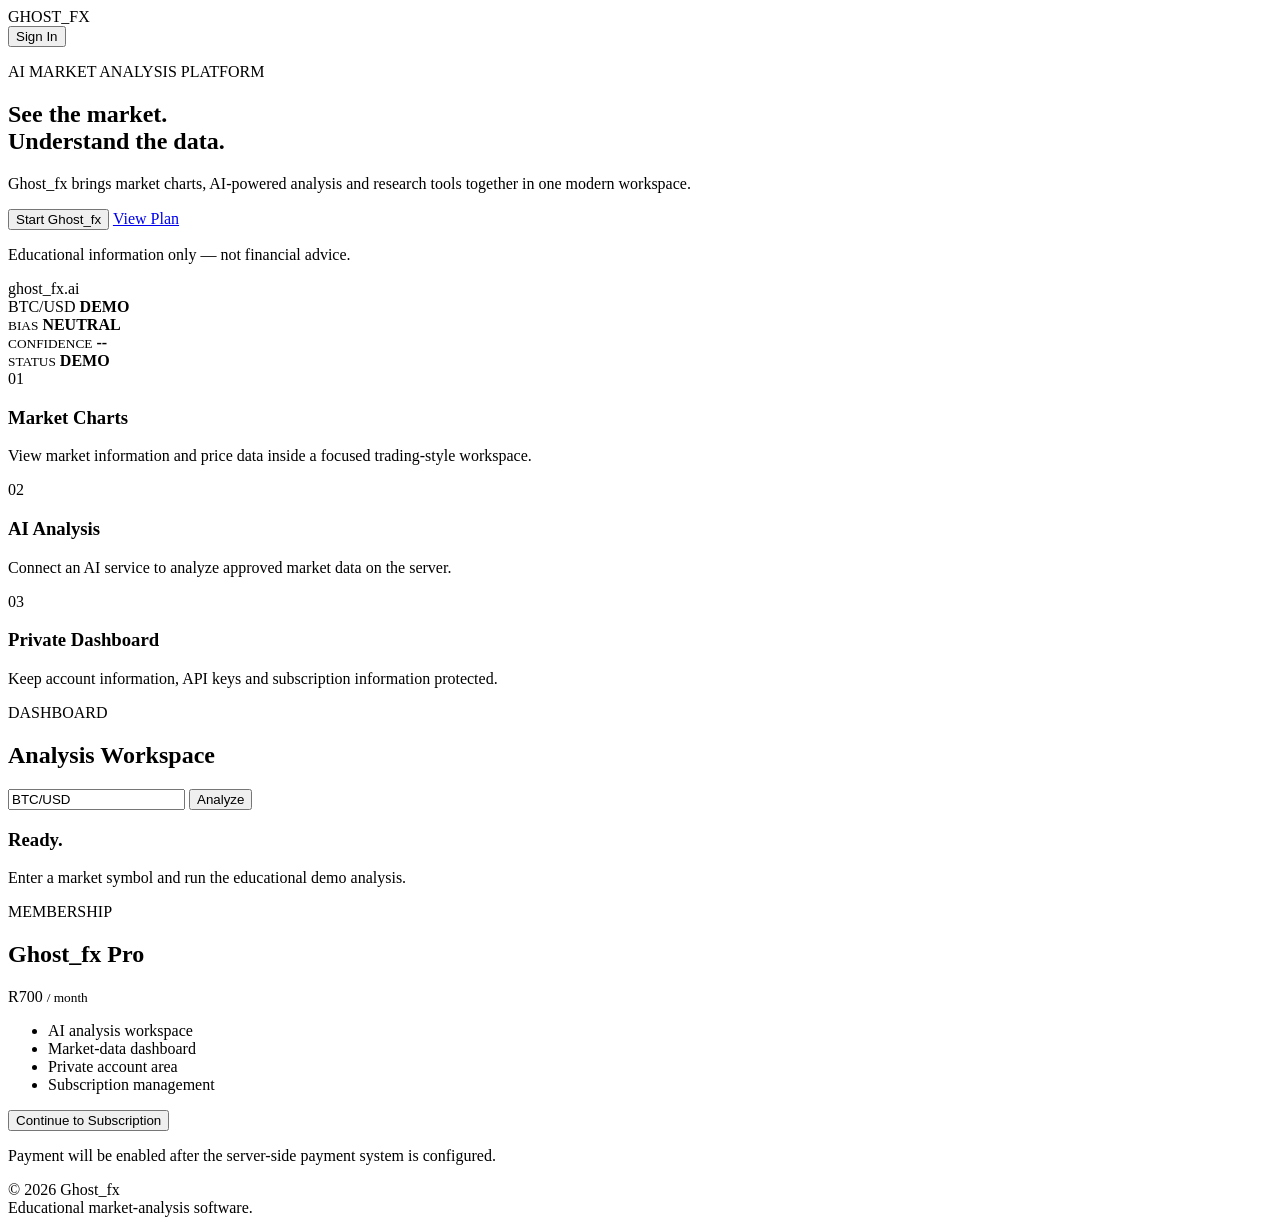
==== index.html @ d2568a1b "Add initial index.html for Ghost_fx platform Initial HTML structure for the Ghost_fx AI Market Analy" ====
<!DOCTYPE html>
<html lang="en">
<head>
  <meta charset="UTF-8">
  <meta name="viewport" content="width=device-width, initial-scale=1.0">

  <title>Ghost_fx — AI Market Analysis</title>

  <link rel="stylesheet" href="/style.css">
</head>

<body>

  <header class="navbar">

    <div class="logo">
      GHOST<span>_FX</span>
    </div>

    <button id="loginBtn" class="outline-btn">
      Sign In
    </button>

  </header>


  <main>

    <!-- HERO -->

    <section class="hero">

      <div class="hero-text">

        <p class="eyebrow">
          AI MARKET ANALYSIS PLATFORM
        </p>

        <h1>
          See the market.
          <br>
          <span>Understand the data.</span>
        </h1>

        <p class="description">
          Ghost_fx brings market charts, AI-powered analysis
          and research tools together in one modern workspace.
        </p>

        <div class="buttons">

          <button id="startBtn" class="primary-btn">
            Start Ghost_fx
          </button>

          <a href="#pricing" class="secondary-btn">
            View Plan
          </a>

        </div>

        <p class="disclaimer">
          Educational information only — not financial advice.
        </p>

      </div>


      <!-- DASHBOARD PREVIEW -->

      <div class="terminal">

        <div class="terminal-header">

          <div class="dots">
            <i></i>
            <i></i>
            <i></i>
          </div>

          <span>ghost_fx.ai</span>

        </div>


        <div class="terminal-content">

          <div class="market-title">

            <span>BTC/USD</span>

            <b>DEMO</b>

          </div>


          <div class="chart">

            <div style="height:40%"></div>
            <div style="height:55%"></div>
            <div style="height:35%"></div>
            <div style="height:65%"></div>
            <div style="height:50%"></div>
            <div style="height:72%"></div>
            <div style="height:60%"></div>
            <div style="height:82%"></div>
            <div style="height:68%"></div>
            <div style="height:90%"></div>

          </div>


          <div class="metrics">

            <div>
              <small>BIAS</small>
              <strong>NEUTRAL</strong>
            </div>

            <div>
              <small>CONFIDENCE</small>
              <strong>--</strong>
            </div>

            <div>
              <small>STATUS</small>
              <strong>DEMO</strong>
            </div>

          </div>

        </div>

      </div>

    </section>


    <!-- FEATURES -->

    <section class="features">

      <div class="feature">

        <span>01</span>

        <h3>
          Market Charts
        </h3>

        <p>
          View market information and price data
          inside a focused trading-style workspace.
        </p>

      </div>


      <div class="feature">

        <span>02</span>

        <h3>
          AI Analysis
        </h3>

        <p>
          Connect an AI service to analyze
          approved market data on the server.
        </p>

      </div>


      <div class="feature">

        <span>03</span>

        <h3>
          Private Dashboard
        </h3>

        <p>
          Keep account information, API keys
          and subscription information protected.
        </p>

      </div>

    </section>


    <!-- ANALYSIS DASHBOARD -->

    <section id="dashboard" class="dashboard">

      <p class="eyebrow">
        DASHBOARD
      </p>

      <h2>
        Analysis Workspace
      </h2>


      <div class="controls">

        <input
          id="symbol"
          type="text"
          value="BTC/USD"
          placeholder="Enter market symbol"
        >

        <button
          id="analyzeBtn"
          class="primary-btn"
        >
          Analyze
        </button>

      </div>


      <div id="analysis" class="analysis">

        <h3>
          Ready.
        </h3>

        <p>
          Enter a market symbol and run the
          educational demo analysis.
        </p>

      </div>

    </section>


    <!-- PRICING -->

    <section id="pricing" class="pricing">

      <p class="eyebrow">
        MEMBERSHIP
      </p>

      <h2>
        Ghost_fx Pro
      </h2>


      <div class="price">

        <span>R</span>700

        <small>
          / month
        </small>

      </div>


      <ul>

        <li>AI analysis workspace</li>

        <li>Market-data dashboard</li>

        <li>Private account area</li>

        <li>Subscription management</li>

      </ul>


      <button
        id="subscribeBtn"
        class="primary-btn"
      >
        Continue to Subscription
      </button>


      <p class="disclaimer">
        Payment will be enabled after the
        server-side payment system is configured.
      </p>

    </section>

  </main>


  <footer>

    © 2026 Ghost_fx

    <br>

    Educational market-analysis software.

  </footer>


  <script src="/app.js"></script>

</body>
</html>
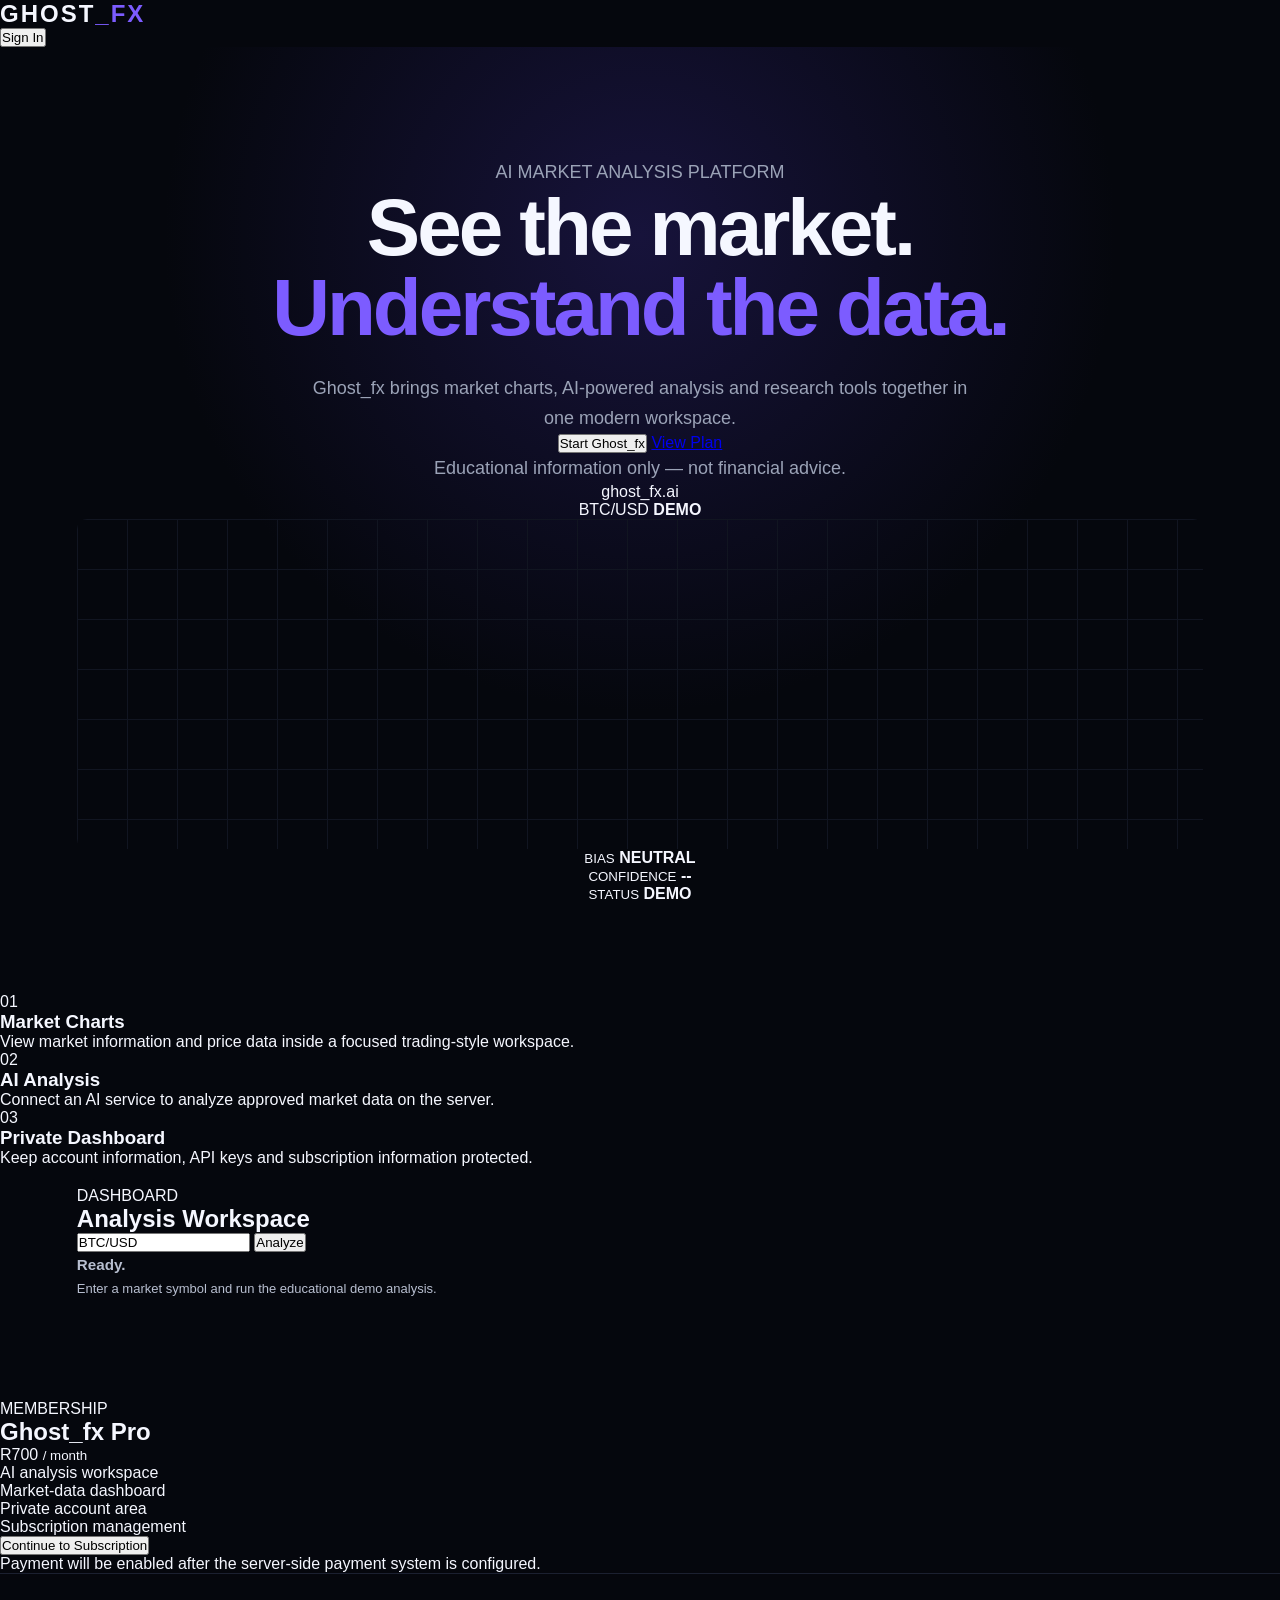
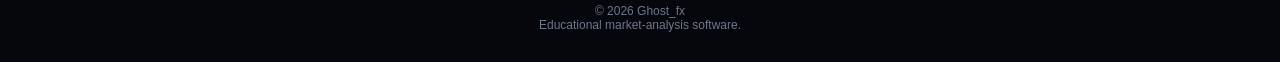
==== commit 720186f9: "Fix stylesheet link in index.html" ====
--- a/index.html
+++ b/index.html
@@ -6,7 +6,7 @@
 
   <title>Ghost_fx — AI Market Analysis</title>
 
-  <link rel="stylesheet" href="/style.css">
+  <link rel="stylesheet" href="style.css">
 </head>
 
 <body>
--- a/style.css
+++ b/style.css
@@ -0,0 +1,414 @@
+* {
+  margin: 0;
+  padding: 0;
+  box-sizing: border-box;
+  font-family: Arial, Helvetica, sans-serif;
+}
+
+html {
+  scroll-behavior: smooth;
+}
+
+body {
+  background: #05070d;
+  color: #f5f7ff;
+  min-height: 100vh;
+}
+
+/* NAVIGATION */
+
+nav {
+  height: 72px;
+  padding: 0 6%;
+  display: flex;
+  align-items: center;
+  justify-content: space-between;
+  background: rgba(5, 7, 13, 0.97);
+  border-bottom: 1px solid #1b2030;
+  position: sticky;
+  top: 0;
+  z-index: 100;
+}
+
+.logo {
+  font-size: 24px;
+  font-weight: 800;
+  letter-spacing: 2px;
+}
+
+.logo span {
+  color: #7c5cff;
+}
+
+nav ul {
+  display: flex;
+  list-style: none;
+  gap: 30px;
+}
+
+nav a {
+  color: #aeb5c7;
+  text-decoration: none;
+  font-size: 14px;
+  transition: 0.2s;
+}
+
+nav a:hover {
+  color: #ffffff;
+}
+
+.nav-button,
+.primary-button {
+  background: #7c5cff;
+  color: #ffffff !important;
+  padding: 12px 20px;
+  border-radius: 8px;
+  text-decoration: none;
+  font-weight: bold;
+}
+
+.nav-button:hover,
+.primary-button:hover {
+  background: #9278ff;
+}
+
+/* HERO */
+
+.hero {
+  padding: 110px 6% 90px;
+  text-align: center;
+  background: radial-gradient(
+    circle at 50% 20%,
+    #17133b 0%,
+    transparent 48%
+  );
+}
+
+.badge {
+  display: inline-block;
+  padding: 8px 14px;
+  border: 1px solid #30265f;
+  background: #100d20;
+  color: #9d8cff;
+  border-radius: 30px;
+  font-size: 12px;
+  margin-bottom: 25px;
+}
+
+.hero h1 {
+  font-size: clamp(45px, 7vw, 80px);
+  line-height: 1;
+  margin-bottom: 25px;
+  letter-spacing: -3px;
+}
+
+.hero h1 span {
+  color: #7c5cff;
+}
+
+.hero p {
+  max-width: 680px;
+  margin: auto;
+  color: #9ba3b7;
+  font-size: 18px;
+  line-height: 1.7;
+}
+
+.hero-buttons {
+  margin-top: 35px;
+  display: flex;
+  justify-content: center;
+  gap: 15px;
+  flex-wrap: wrap;
+}
+
+.secondary-button {
+  padding: 14px 24px;
+  border-radius: 9px;
+  border: 1px solid #303648;
+  color: #ffffff;
+  text-decoration: none;
+  font-weight: bold;
+}
+
+.secondary-button:hover {
+  border-color: #7c5cff;
+}
+
+/* DASHBOARD */
+
+.dashboard {
+  width: 88%;
+  max-width: 1250px;
+  margin: 20px auto 100px;
+}
+
+.dashboard-header {
+  display: flex;
+  justify-content: space-between;
+  align-items: center;
+  margin-bottom: 20px;
+  gap: 15px;
+  flex-wrap: wrap;
+}
+
+.dashboard-header h2 {
+  font-size: 25px;
+}
+
+.demo-label {
+  color: #9ba3b7;
+  font-size: 12px;
+  border: 1px solid #252b3b;
+  padding: 7px 11px;
+  border-radius: 20px;
+}
+
+.market-grid {
+  display: grid;
+  grid-template-columns: repeat(4, 1fr);
+  gap: 15px;
+  margin-bottom: 20px;
+}
+
+.market-card,
+.panel {
+  background: #0b0e16;
+  border: 1px solid #1d2331;
+  border-radius: 14px;
+}
+
+.market-card {
+  padding: 20px;
+  transition: 0.2s;
+}
+
+.market-card:hover {
+  border-color: #39305f;
+  transform: translateY(-2px);
+}
+
+.market-name {
+  color: #8d95a9;
+  font-size: 13px;
+  margin-bottom: 12px;
+}
+
+.market-price {
+  font-size: 23px;
+  font-weight: bold;
+}
+
+.positive {
+  color: #55d68b;
+  font-size: 13px;
+  margin-top: 7px;
+}
+
+.negative {
+  color: #ff6577;
+  font-size: 13px;
+  margin-top: 7px;
+}
+
+/* MAIN GRID */
+
+.dashboard-grid {
+  display: grid;
+  grid-template-columns: 2fr 1fr;
+  gap: 20px;
+}
+
+.panel {
+  padding: 24px;
+}
+
+.panel-title {
+  display: flex;
+  justify-content: space-between;
+  align-items: center;
+  margin-bottom: 25px;
+  gap: 10px;
+}
+
+.panel-title h3 {
+  font-size: 17px;
+}
+
+.panel-title span {
+  color: #777f93;
+  font-size: 12px;
+}
+
+/* CHART */
+
+.chart {
+  height: 330px;
+  position: relative;
+  overflow: hidden;
+  border-radius: 10px;
+  background:
+    linear-gradient(#111521 1px, transparent 1px),
+    linear-gradient(90deg, #111521 1px, transparent 1px);
+  background-size: 50px 50px;
+}
+
+.chart svg {
+  width: 100%;
+  height: 100%;
+}
+
+.chart-line {
+  fill: none;
+  stroke: #7c5cff;
+  stroke-width: 3;
+  stroke-linecap: round;
+  stroke-linejoin: round;
+}
+
+/* AI PANEL */
+
+.ai-box {
+  background: #0e1020;
+  border: 1px solid #292348;
+  border-radius: 12px;
+  padding: 20px;
+  margin-bottom: 20px;
+}
+
+.ai-header {
+  display: flex;
+  align-items: center;
+  gap: 10px;
+  margin-bottom: 18px;
+}
+
+.ai-icon {
+  width: 38px;
+  height: 38px;
+  display: grid;
+  place-items: center;
+  background: #7c5cff;
+  border-radius: 9px;
+  font-weight: bold;
+}
+
+.ai-header h4 {
+  font-size: 15px;
+}
+
+.ai-header small {
+  color: #777f93;
+}
+
+.analysis {
+  color: #b8bfd0;
+  line-height: 1.7;
+  font-size: 13px;
+}
+
+.risk {
+  margin-top: 18px;
+  padding: 12px;
+  border-radius: 8px;
+  background: #17131b;
+  color: #c9a6ff;
+  font-size: 12px;
+}
+
+/* FEATURES */
+
+.feature-list {
+  list-style: none;
+}
+
+.feature-list li {
+  padding: 13px 0;
+  border-bottom: 1px solid #1b2030;
+  color: #aeb5c7;
+  font-size: 13px;
+}
+
+.feature-list li:last-child {
+  border-bottom: none;
+}
+
+.feature-list li::before {
+  content: "✓";
+  color: #7c5cff;
+  margin-right: 10px;
+  font-weight: bold;
+}
+
+/* CTA */
+
+.cta {
+  width: 88%;
+  max-width: 1100px;
+  margin: 0 auto 100px;
+  padding: 60px 30px;
+  text-align: center;
+  border: 1px solid #292348;
+  border-radius: 20px;
+  background: radial-gradient(circle, #15112d, #090b12);
+}
+
+.cta h2 {
+  font-size: 35px;
+  margin-bottom: 15px;
+}
+
+.cta p {
+  color: #929aad;
+  max-width: 600px;
+  margin: 0 auto 25px;
+  line-height: 1.6;
+}
+
+/* FOOTER */
+
+footer {
+  border-top: 1px solid #1b2030;
+  padding: 30px 6%;
+  color: #6f778a;
+  font-size: 12px;
+  text-align: center;
+}
+
+/* MOBILE */
+
+@media (max-width: 900px) {
+  nav ul {
+    display: none;
+  }
+
+  .market-grid {
+    grid-template-columns: repeat(2, 1fr);
+  }
+
+  .dashboard-grid {
+    grid-template-columns: 1fr;
+  }
+}
+
+@media (max-width: 550px) {
+  .hero {
+    padding-top: 70px;
+  }
+
+  .market-grid {
+    grid-template-columns: 1fr;
+  }
+
+  .hero h1 {
+    letter-spacing: -2px;
+  }
+
+  .chart {
+    height: 240px;
+  }
+
+  .cta h2 {
+    font-size: 27px;
+  }
+}
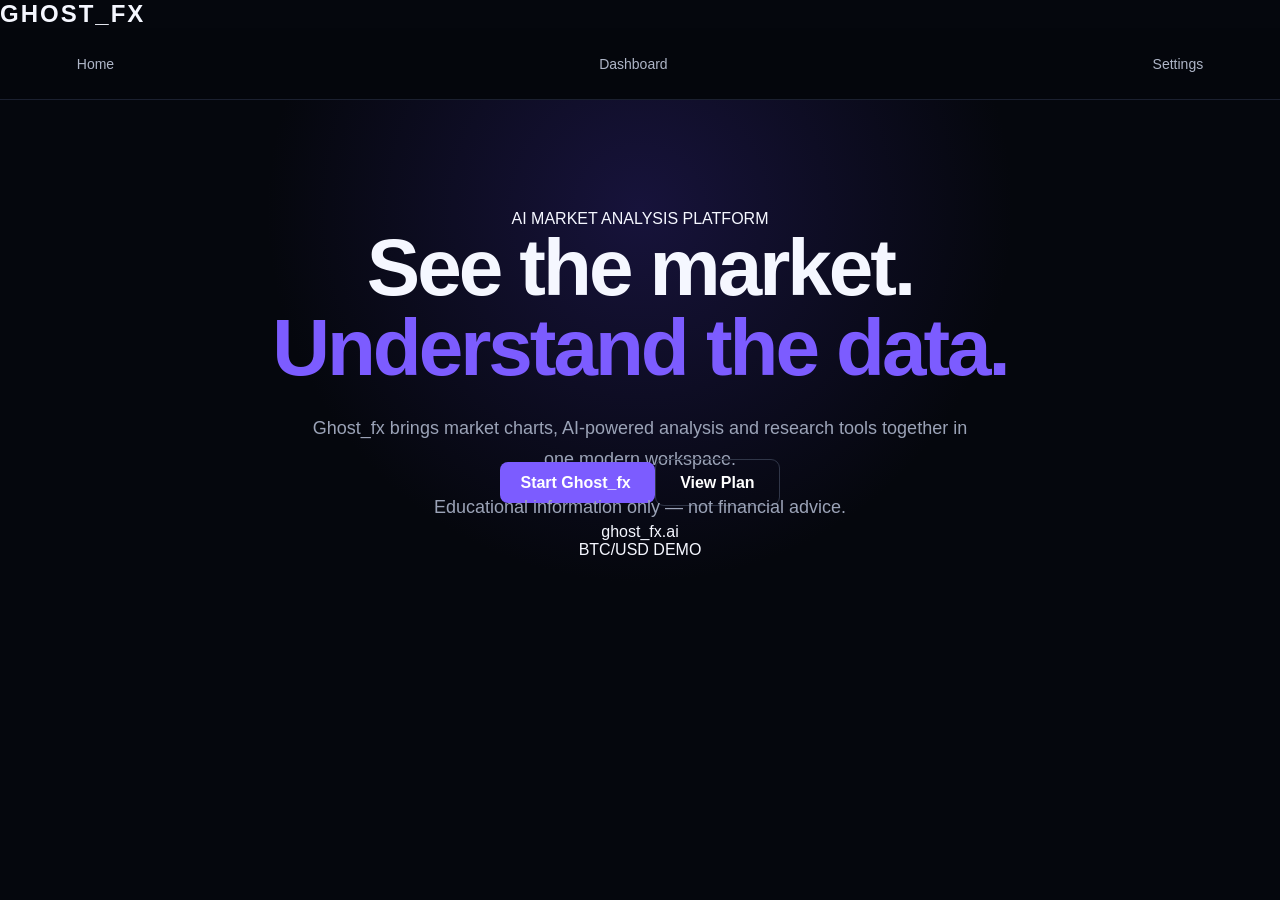
==== commit 1f1fff80: "Refactor index.html for branding and structure" ====
--- a/index.html
+++ b/index.html
@@ -1,310 +1,67 @@
 <!DOCTYPE html>
 <html lang="en">
 <head>
-  <meta charset="UTF-8">
-  <meta name="viewport" content="width=device-width, initial-scale=1.0">
+    <meta charset="UTF-8">
+    <meta name="viewport" content="width=device-width, initial-scale=1.0">
 
-  <title>Ghost_fx — AI Market Analysis</title>
+    <title>GHOST_FX — AI Market Analysis</title>
 
-  <link rel="stylesheet" href="style.css">
+    <link rel="stylesheet" href="style.css">
 </head>
 
 <body>
 
-  <header class="navbar">
+<header>
+    <div class="logo">GHOST_FX</div>
 
-    <div class="logo">
-      GHOST<span>_FX</span>
+    <nav>
+        <a href="index.html">Home</a>
+        <a href="dashboard.html">Dashboard</a>
+        <a href="settings.html">Settings</a>
+    </nav>
+</header>
+
+<main class="hero">
+
+    <div class="eyebrow">
+        AI MARKET ANALYSIS PLATFORM
     </div>
 
-    <button id="loginBtn" class="outline-btn">
-      Sign In
-    </button>
+    <h1>
+        See the market.<br>
+        <span>Understand the data.</span>
+    </h1>
 
-  </header>
+    <p>
+        Ghost_fx brings market charts, AI-powered analysis and
+        research tools together in one modern workspace.
+    </p>
 
+    <div class="buttons">
 
-  <main>
+        <a class="primary-button" href="dashboard.html">
+            Start Ghost_fx
+        </a>
 
-    <!-- HERO -->
+        <a class="secondary-button" href="settings.html">
+            View Plan
+        </a>
 
-    <section class="hero">
+    </div>
 
-      <div class="hero-text">
+    <p class="notice">
+        Educational information only — not financial advice.
+    </p>
 
-        <p class="eyebrow">
-          AI MARKET ANALYSIS PLATFORM
-        </p>
+    <div class="brand">
+        ghost_fx.ai
+    </div>
 
-        <h1>
-          See the market.
-          <br>
-          <span>Understand the data.</span>
-        </h1>
+    <div class="demo">
+        BTC/USD DEMO
+    </div>
 
-        <p class="description">
-          Ghost_fx brings market charts, AI-powered analysis
-          and research tools together in one modern workspace.
-        </p>
-
-        <div class="buttons">
-
-          <button id="startBtn" class="primary-btn">
-            Start Ghost_fx
-          </button>
-
-          <a href="#pricing" class="secondary-btn">
-            View Plan
-          </a>
-
-        </div>
-
-        <p class="disclaimer">
-          Educational information only — not financial advice.
-        </p>
-
-      </div>
-
-
-      <!-- DASHBOARD PREVIEW -->
-
-      <div class="terminal">
-
-        <div class="terminal-header">
-
-          <div class="dots">
-            <i></i>
-            <i></i>
-            <i></i>
-          </div>
-
-          <span>ghost_fx.ai</span>
-
-        </div>
-
-
-        <div class="terminal-content">
-
-          <div class="market-title">
-
-            <span>BTC/USD</span>
-
-            <b>DEMO</b>
-
-          </div>
-
-
-          <div class="chart">
-
-            <div style="height:40%"></div>
-            <div style="height:55%"></div>
-            <div style="height:35%"></div>
-            <div style="height:65%"></div>
-            <div style="height:50%"></div>
-            <div style="height:72%"></div>
-            <div style="height:60%"></div>
-            <div style="height:82%"></div>
-            <div style="height:68%"></div>
-            <div style="height:90%"></div>
-
-          </div>
-
-
-          <div class="metrics">
-
-            <div>
-              <small>BIAS</small>
-              <strong>NEUTRAL</strong>
-            </div>
-
-            <div>
-              <small>CONFIDENCE</small>
-              <strong>--</strong>
-            </div>
-
-            <div>
-              <small>STATUS</small>
-              <strong>DEMO</strong>
-            </div>
-
-          </div>
-
-        </div>
-
-      </div>
-
-    </section>
-
-
-    <!-- FEATURES -->
-
-    <section class="features">
-
-      <div class="feature">
-
-        <span>01</span>
-
-        <h3>
-          Market Charts
-        </h3>
-
-        <p>
-          View market information and price data
-          inside a focused trading-style workspace.
-        </p>
-
-      </div>
-
-
-      <div class="feature">
-
-        <span>02</span>
-
-        <h3>
-          AI Analysis
-        </h3>
-
-        <p>
-          Connect an AI service to analyze
-          approved market data on the server.
-        </p>
-
-      </div>
-
-
-      <div class="feature">
-
-        <span>03</span>
-
-        <h3>
-          Private Dashboard
-        </h3>
-
-        <p>
-          Keep account information, API keys
-          and subscription information protected.
-        </p>
-
-      </div>
-
-    </section>
-
-
-    <!-- ANALYSIS DASHBOARD -->
-
-    <section id="dashboard" class="dashboard">
-
-      <p class="eyebrow">
-        DASHBOARD
-      </p>
-
-      <h2>
-        Analysis Workspace
-      </h2>
-
-
-      <div class="controls">
-
-        <input
-          id="symbol"
-          type="text"
-          value="BTC/USD"
-          placeholder="Enter market symbol"
-        >
-
-        <button
-          id="analyzeBtn"
-          class="primary-btn"
-        >
-          Analyze
-        </button>
-
-      </div>
-
-
-      <div id="analysis" class="analysis">
-
-        <h3>
-          Ready.
-        </h3>
-
-        <p>
-          Enter a market symbol and run the
-          educational demo analysis.
-        </p>
-
-      </div>
-
-    </section>
-
-
-    <!-- PRICING -->
-
-    <section id="pricing" class="pricing">
-
-      <p class="eyebrow">
-        MEMBERSHIP
-      </p>
-
-      <h2>
-        Ghost_fx Pro
-      </h2>
-
-
-      <div class="price">
-
-        <span>R</span>700
-
-        <small>
-          / month
-        </small>
-
-      </div>
-
-
-      <ul>
-
-        <li>AI analysis workspace</li>
-
-        <li>Market-data dashboard</li>
-
-        <li>Private account area</li>
-
-        <li>Subscription management</li>
-
-      </ul>
-
-
-      <button
-        id="subscribeBtn"
-        class="primary-btn"
-      >
-        Continue to Subscription
-      </button>
-
-
-      <p class="disclaimer">
-        Payment will be enabled after the
-        server-side payment system is configured.
-      </p>
-
-    </section>
-
-  </main>
-
-
-  <footer>
-
-    © 2026 Ghost_fx
-
-    <br>
-
-    Educational market-analysis software.
-
-  </footer>
-
-
-  <script src="/app.js"></script>
+</main>
 
 </body>
 </html>
